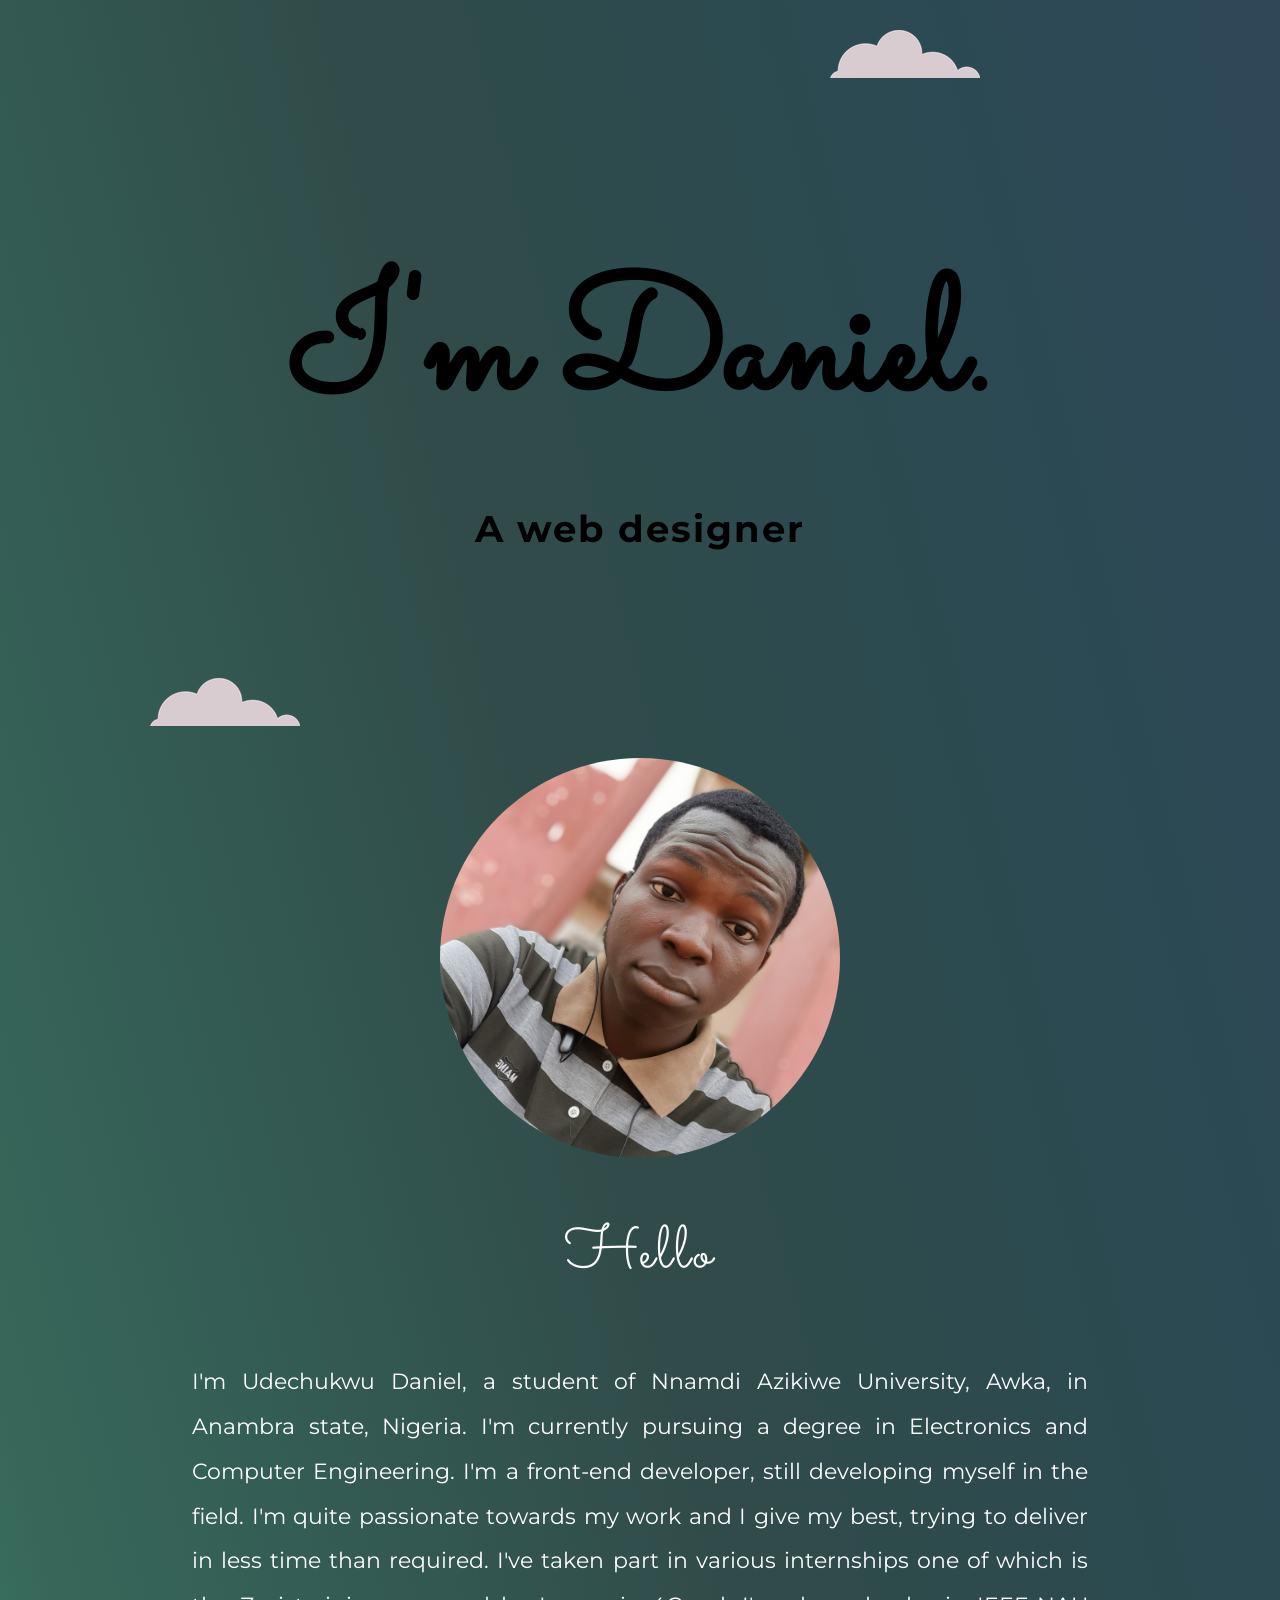
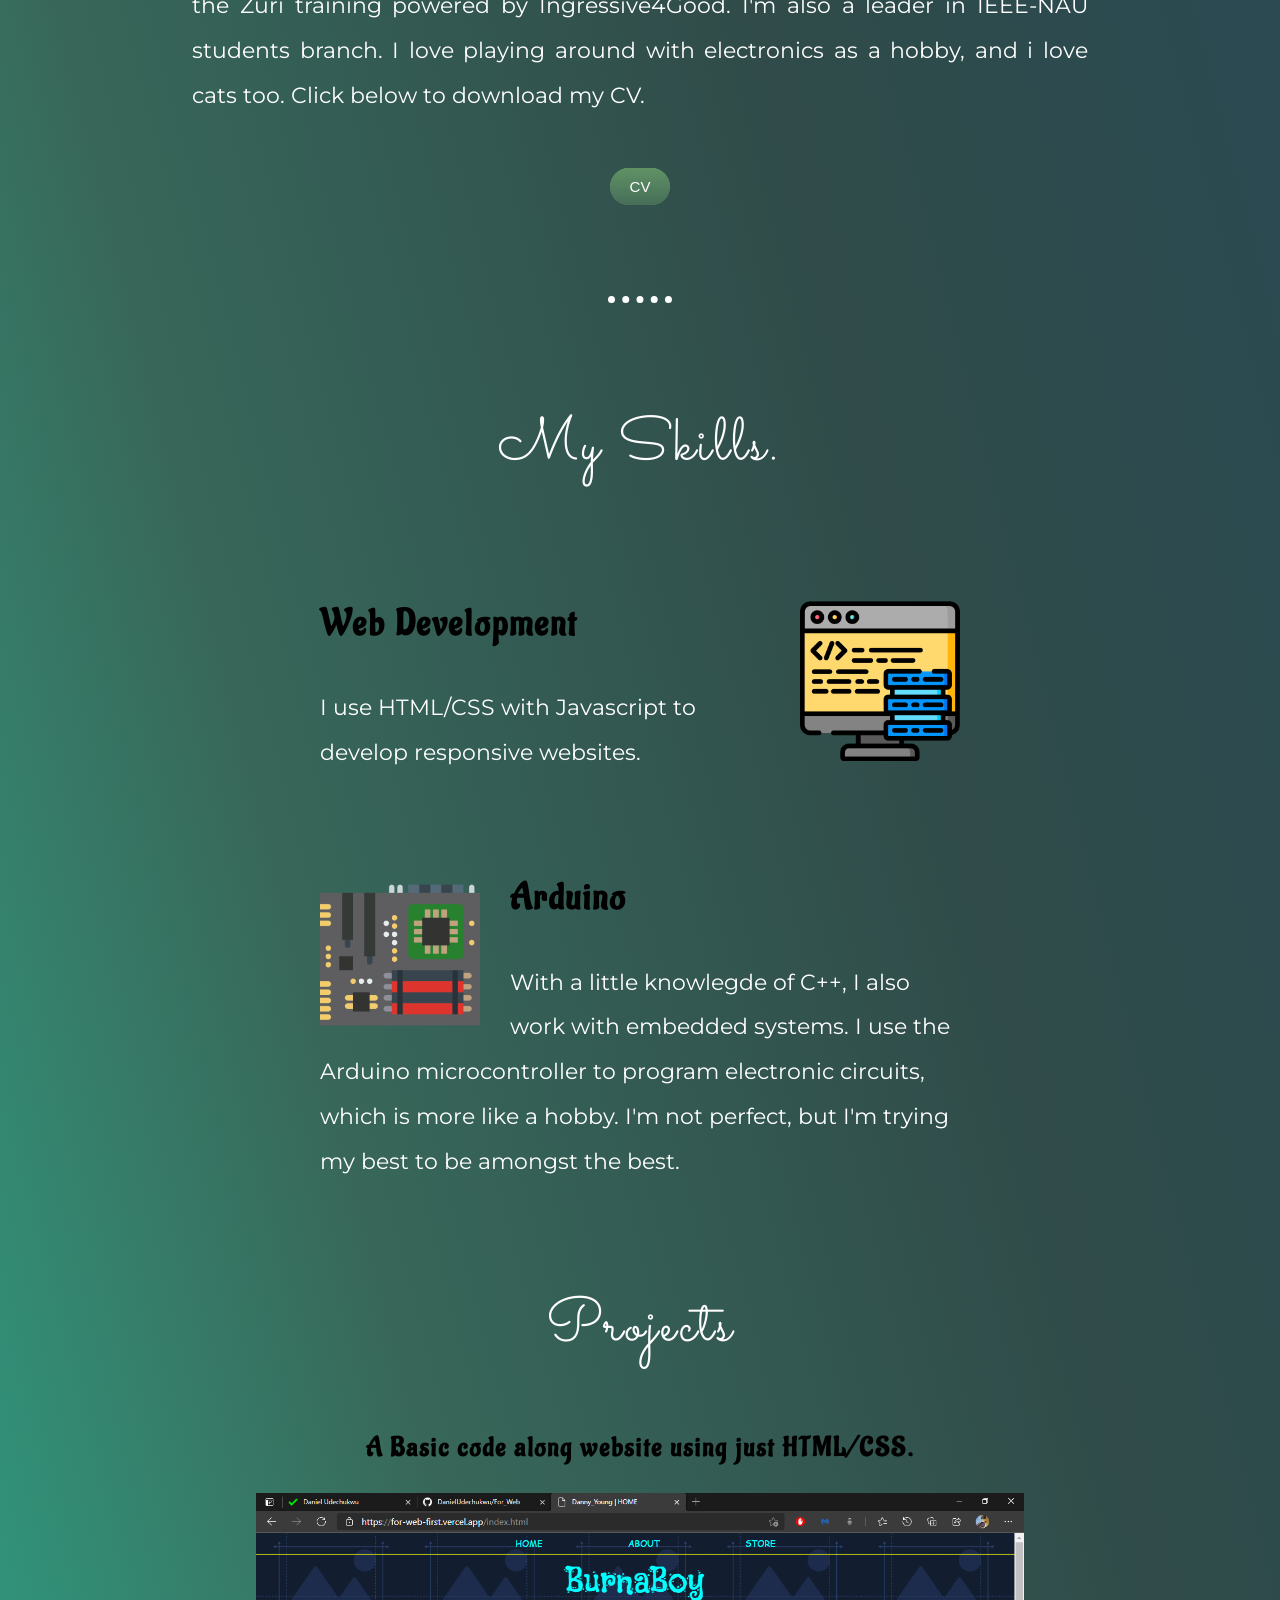
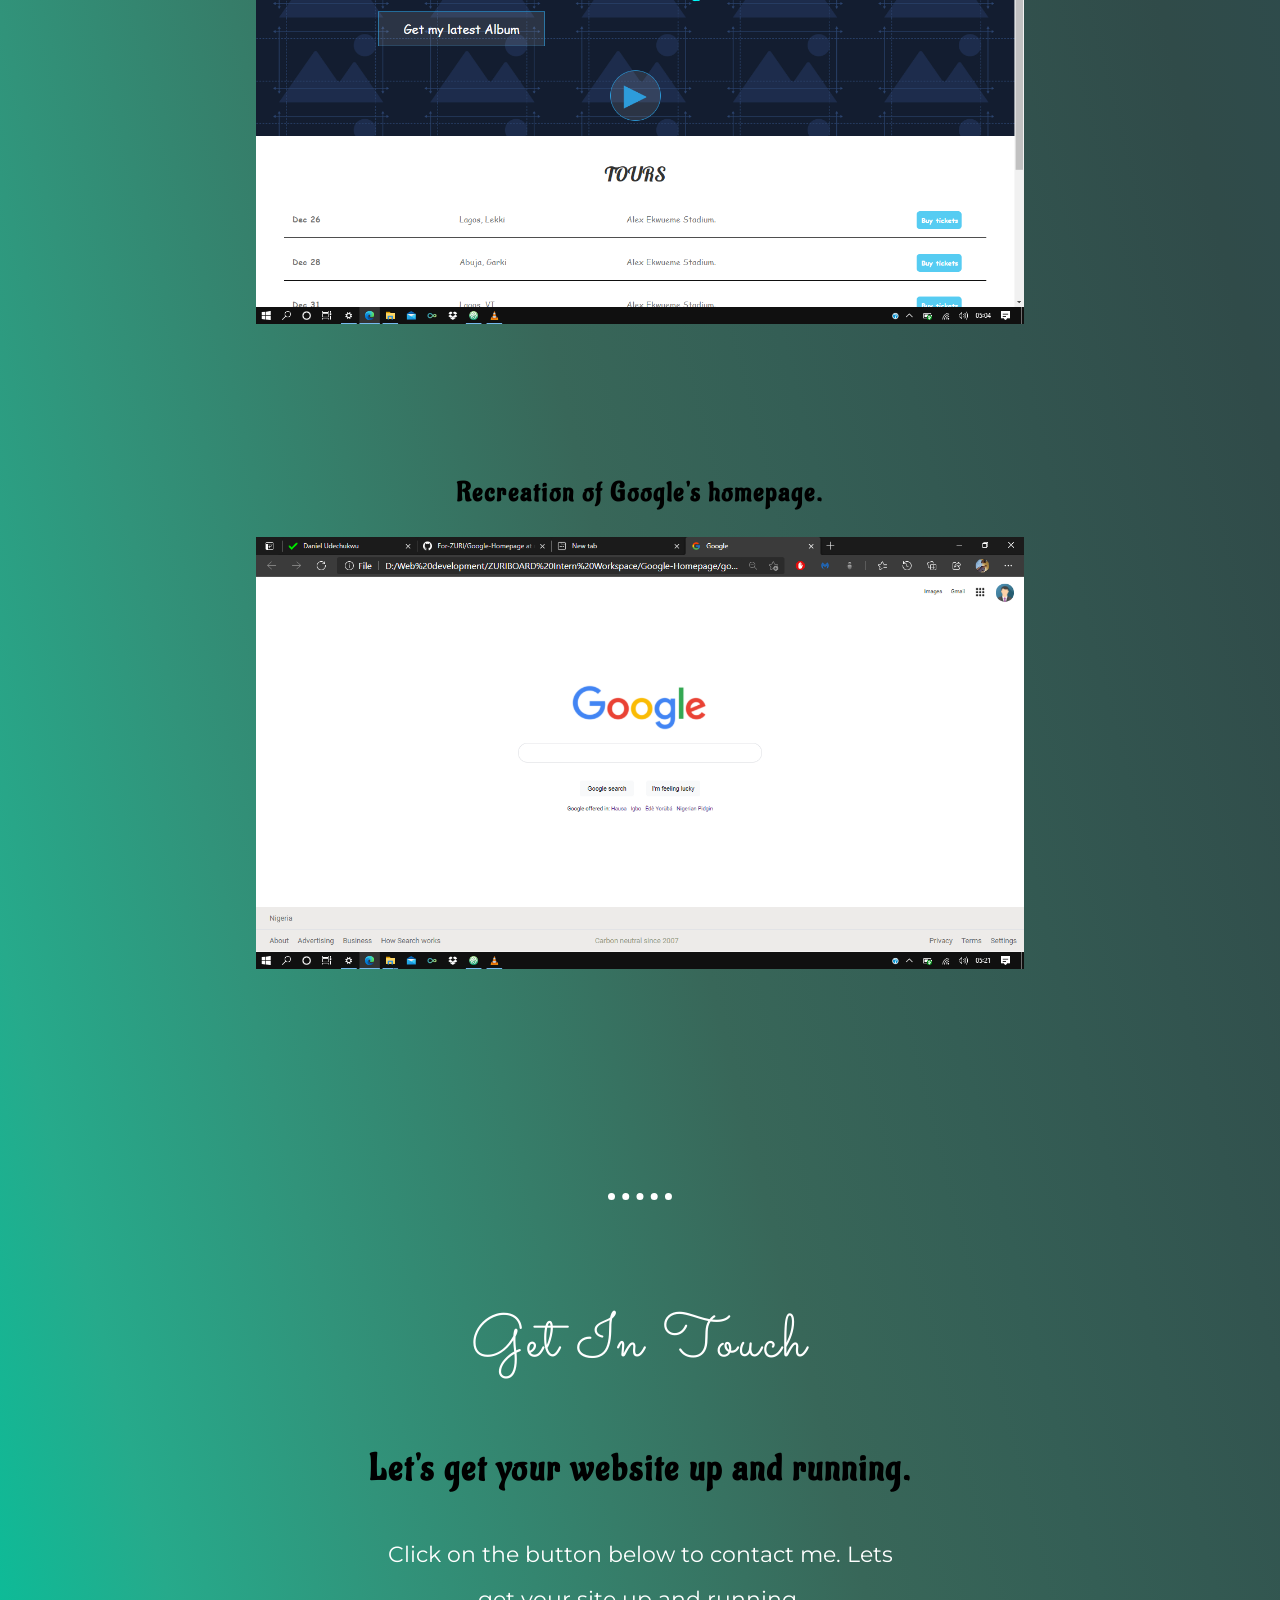
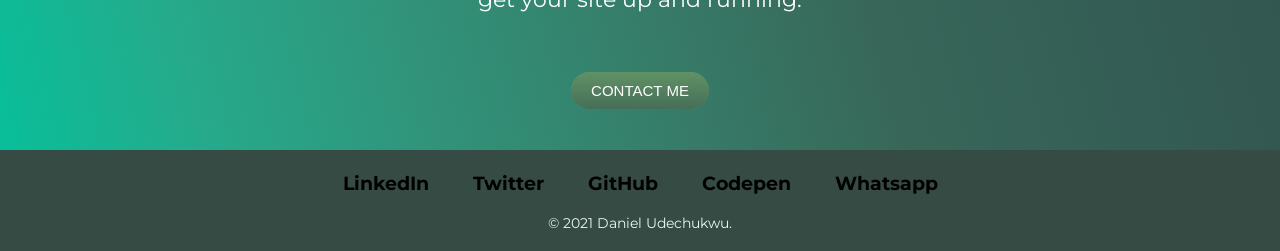
==== HTML/index.html @ 8db619ba "Add files via upload" ====
<!DOCTYPE html>
<html lang="en" dir="ltr">

<head>
  <meta charset="utf-8">
  <title>Daniel Udechukwu</title>
  <link rel="stylesheet" href="CSS\style.css">
  <link rel="icon" href="favicon_io\favicon.ico">
  <!-- This is a font section -->
  <link rel="preconnect" href="https://fonts.gstatic.com">

</head>

<body>
  <div class="top-container">
    <img class="top-cloud" src="images\cloud.png" alt="Cloud">
    <h1>I'm Daniel.</h1>
    <h3 class="profession">A web designer</h3>
    <img class="bottom-cloud" src="images\cloud.png" alt="Cloud">
  </div>

  <div class="middle-container">
    <div class="profile">
      <img class="my-image" src="images/my-image.jpg" alt="Image of Daniel">
      <h2>Hello</h2>
      <p class="intro">I'm Udechukwu Daniel, a student of Nnamdi Azikiwe University, Awka, in Anambra state, Nigeria. I'm currently pursuing a degree in Electronics and Computer Engineering. I'm a front-end developer, still developing myself in the field. I'm quite passionate towards my work and I give my best, trying to deliver in less time than required. I've taken part in various internships one of which is the Zuri training powered by Ingressive4Good. I'm also a leader in IEEE-NAU students branch. I love playing around with electronics as a hobby, and i love cats too. Click below to download my CV.</p>
    </div>

    <div class="CV">
      <div class="button">
        <a class="btn" href="D:\Web development\Advanced\HTML\CV\Daniel's CV.pdf" download>CV</a>
      </div>
    </div>

    <hr>
    <div class="skills">
      <h2>My Skills.</h2>
      <div class="skill-row">
        <img class="web-dev" src="images\data.png" alt="web-dev">
        <h3>Web Development</h3>
        <p>I use HTML/CSS with Javascript to develop responsive websites.</p>
      </div>
      <!-- <div class="skill-row">
        <img class="cpp" src="images\c-logo.png" alt="C++ icon">
        <h3>C++</h3>
        <p>I am also a </p>
      </div> -->
      <div class="skill-row">
        <img class="Arduino" src="images\motherboard.png" alt="Arduino microcontroller">
        <h3>Arduino</h3>
        <p>With a little knowlegde of C++, I also work with embedded systems. I use the Arduino microcontroller to program electronic circuits, which is more like a hobby. I'm not perfect, but I'm trying my best to be amongst the best.</p>
      </div>

      <div class="projects">
        <h2>Projects</h2>
        <div class="">
          <h3>A Basic code along website using just HTML/CSS.</h3>
          <img class="project-image" src="images\Screenshot (4).png" alt="">
        </div>

        <div class="">
          <h3>Recreation of Google's homepage.</h3>
          <img class="project-image" src="images\Screenshot (5).png" alt="">
        </div>
      </div>

    </div>
    <hr>

    <div class="contact-me">
      <h2>Get In Touch</h2>
      <h3>Let's get your website up and running.</h3>
      <p class="contact-message">Click on the button below to contact me. Lets get your site up and running.</p>
      <div class="button">
        <a class="btn" href="mailto:danieludechukwu117@gmail.com">CONTACT ME</a>
      </div>
    </div>
  </div>


  <div class="bottom-container">
    <a class="footer-link" href="https://www.linkedin.com/in/udechukwudc/">LinkedIn</a>
    <a class="footer-link" href="https://twitter.com/ChumaUdechukwu">Twitter</a>
    <a class="footer-link" href="https://github.com/DanielUdechukwu">GitHub</a>
    <a class="footer-link" href="https://codepen.io/Danny_Young">Codepen</a>
    <a class="footer-link" href="https://wa.me/2348148223650">Whatsapp</a>
    <p>© 2021 Daniel Udechukwu.</p>
  </div>

</body>

</html>


<!--
16px = 1em = 100%
To convert px to %, Value of px / 16px * 100
To convert px to em, Value of px / 16px.
rem = Root em{ Ignoring all parent settings, which is also the same size as em}
 -->
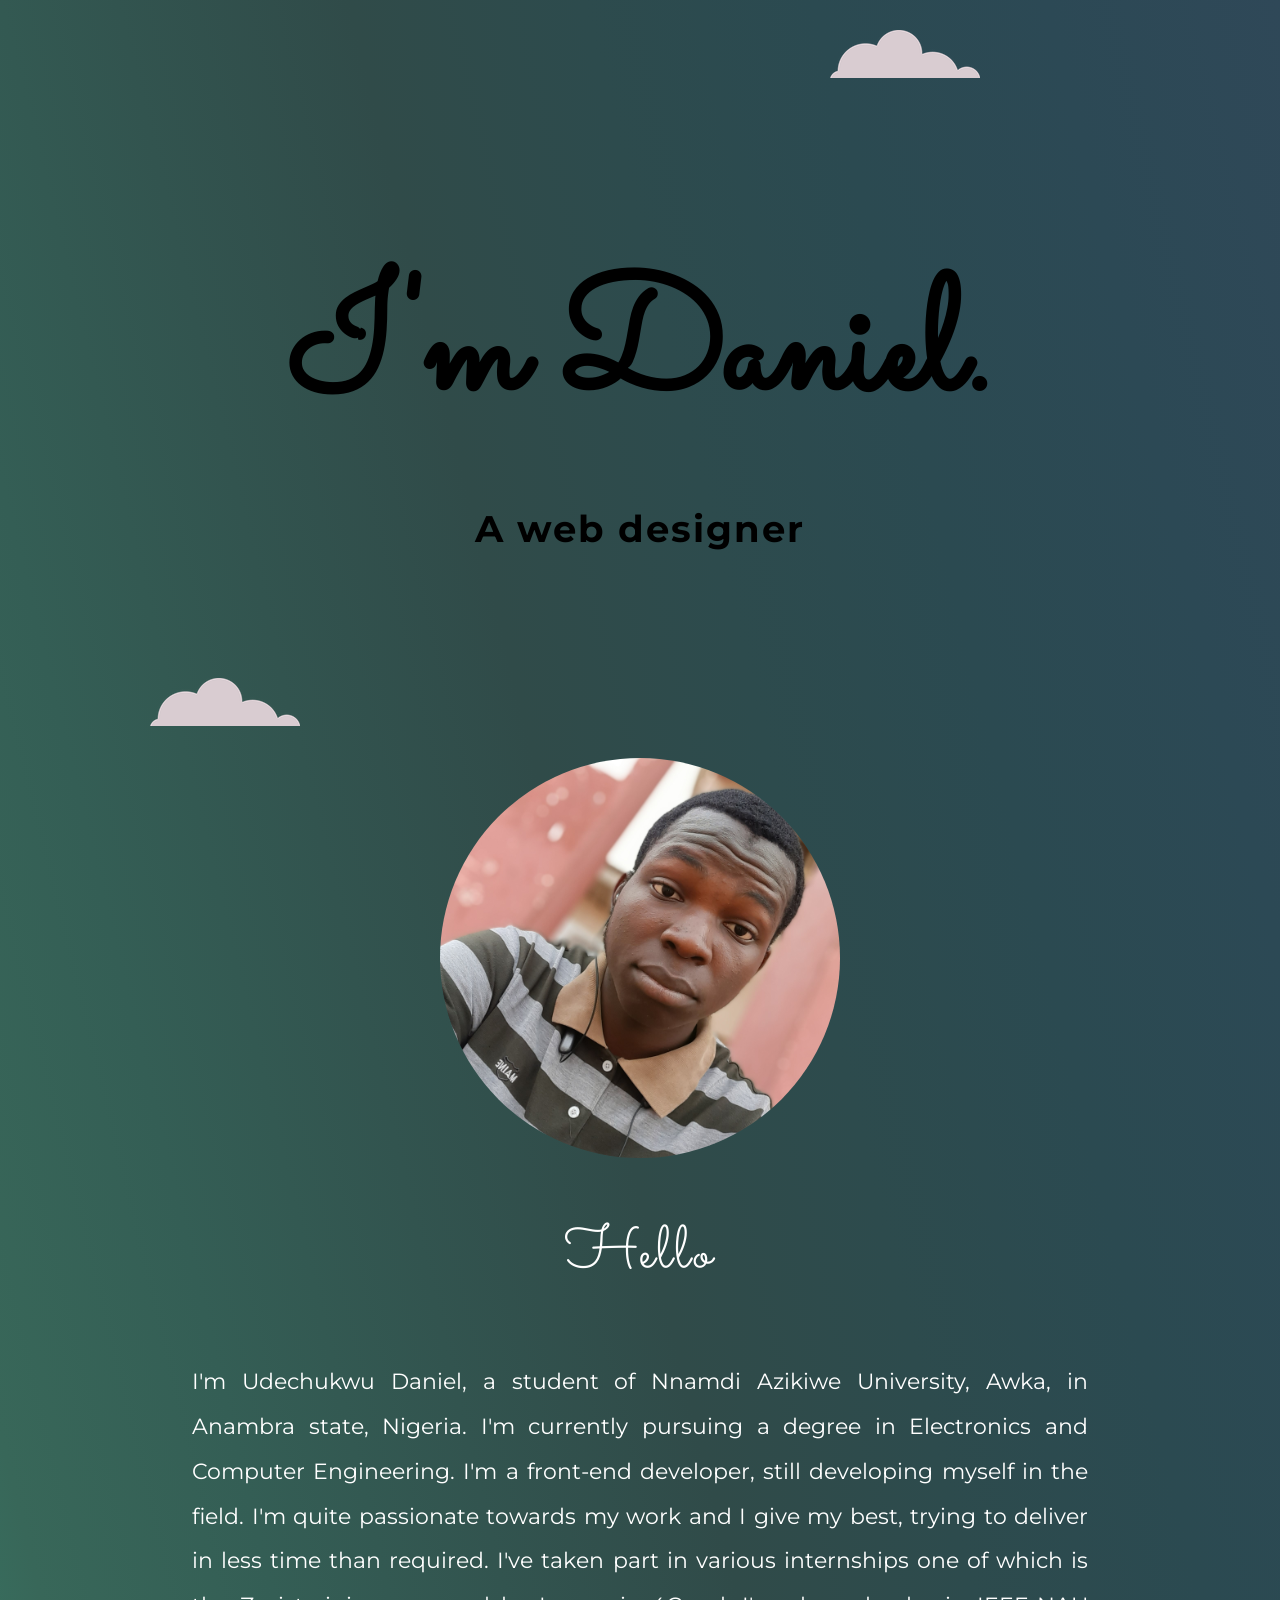
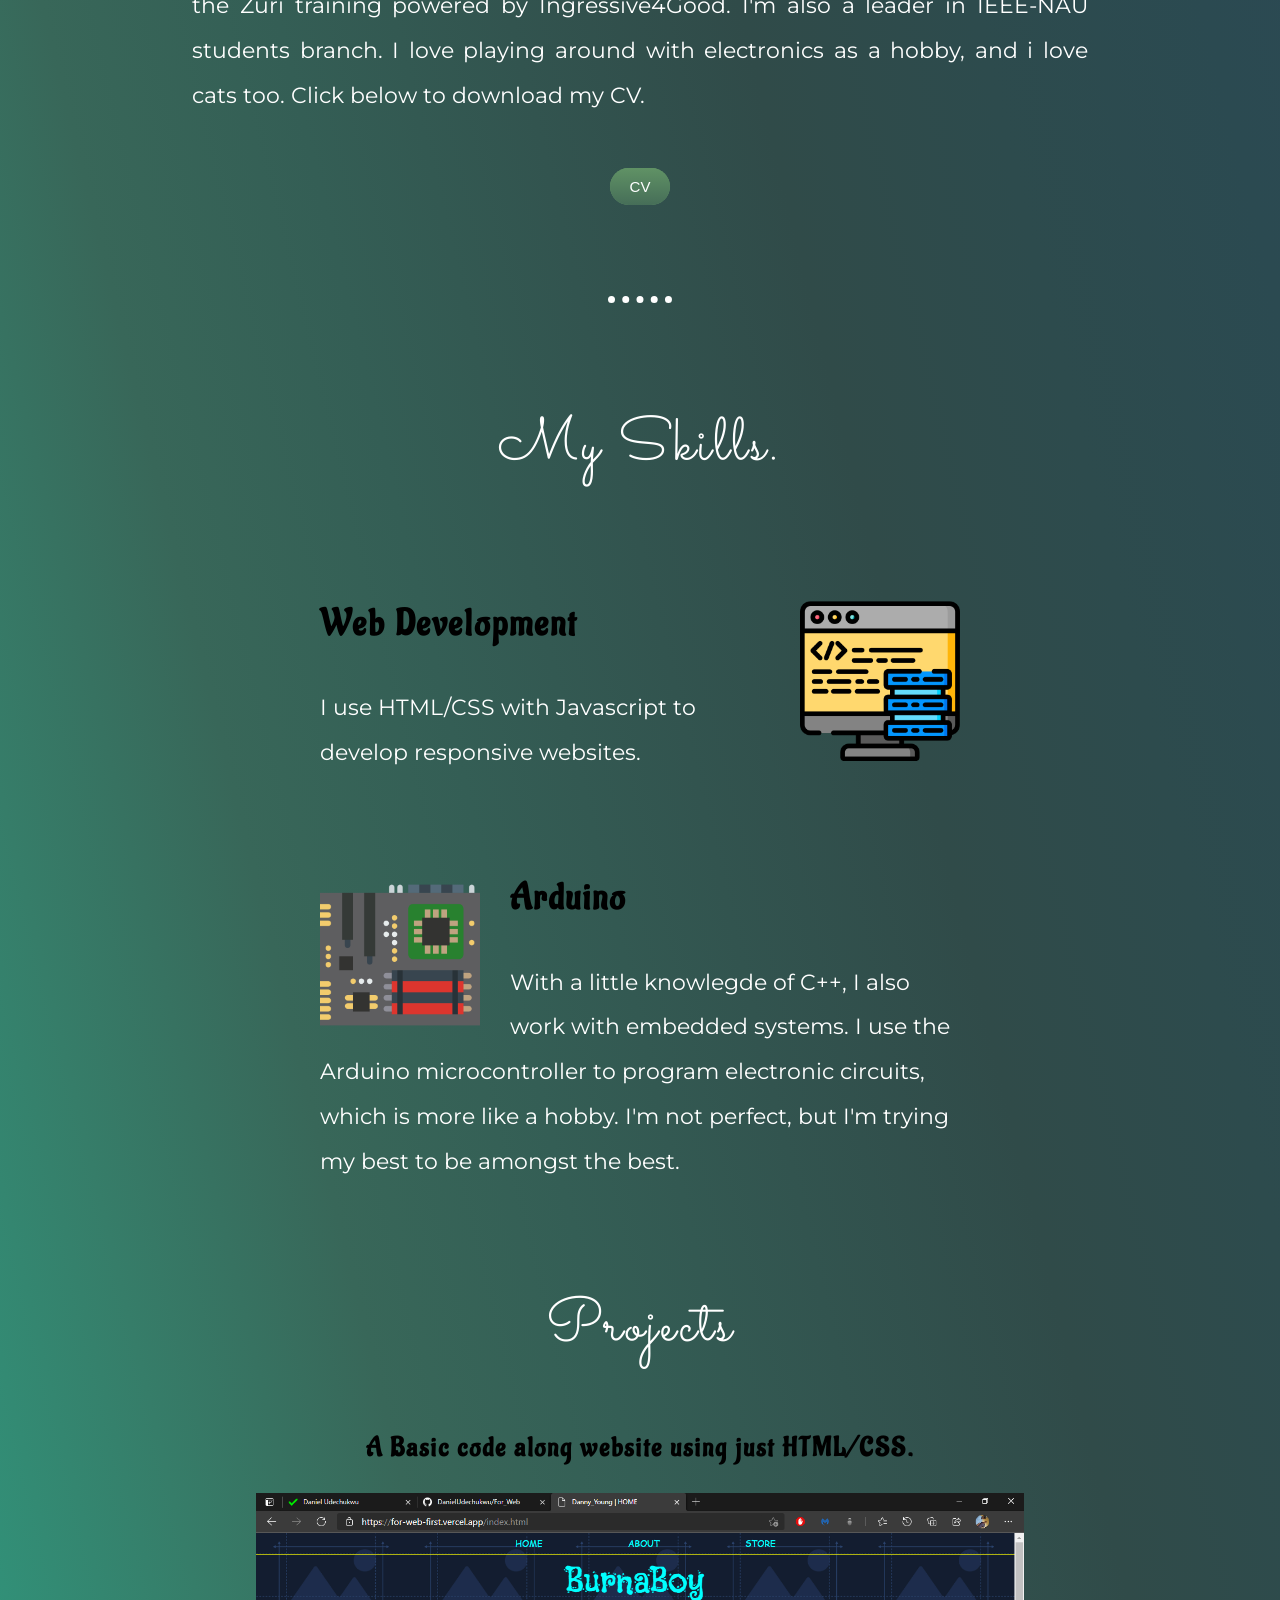
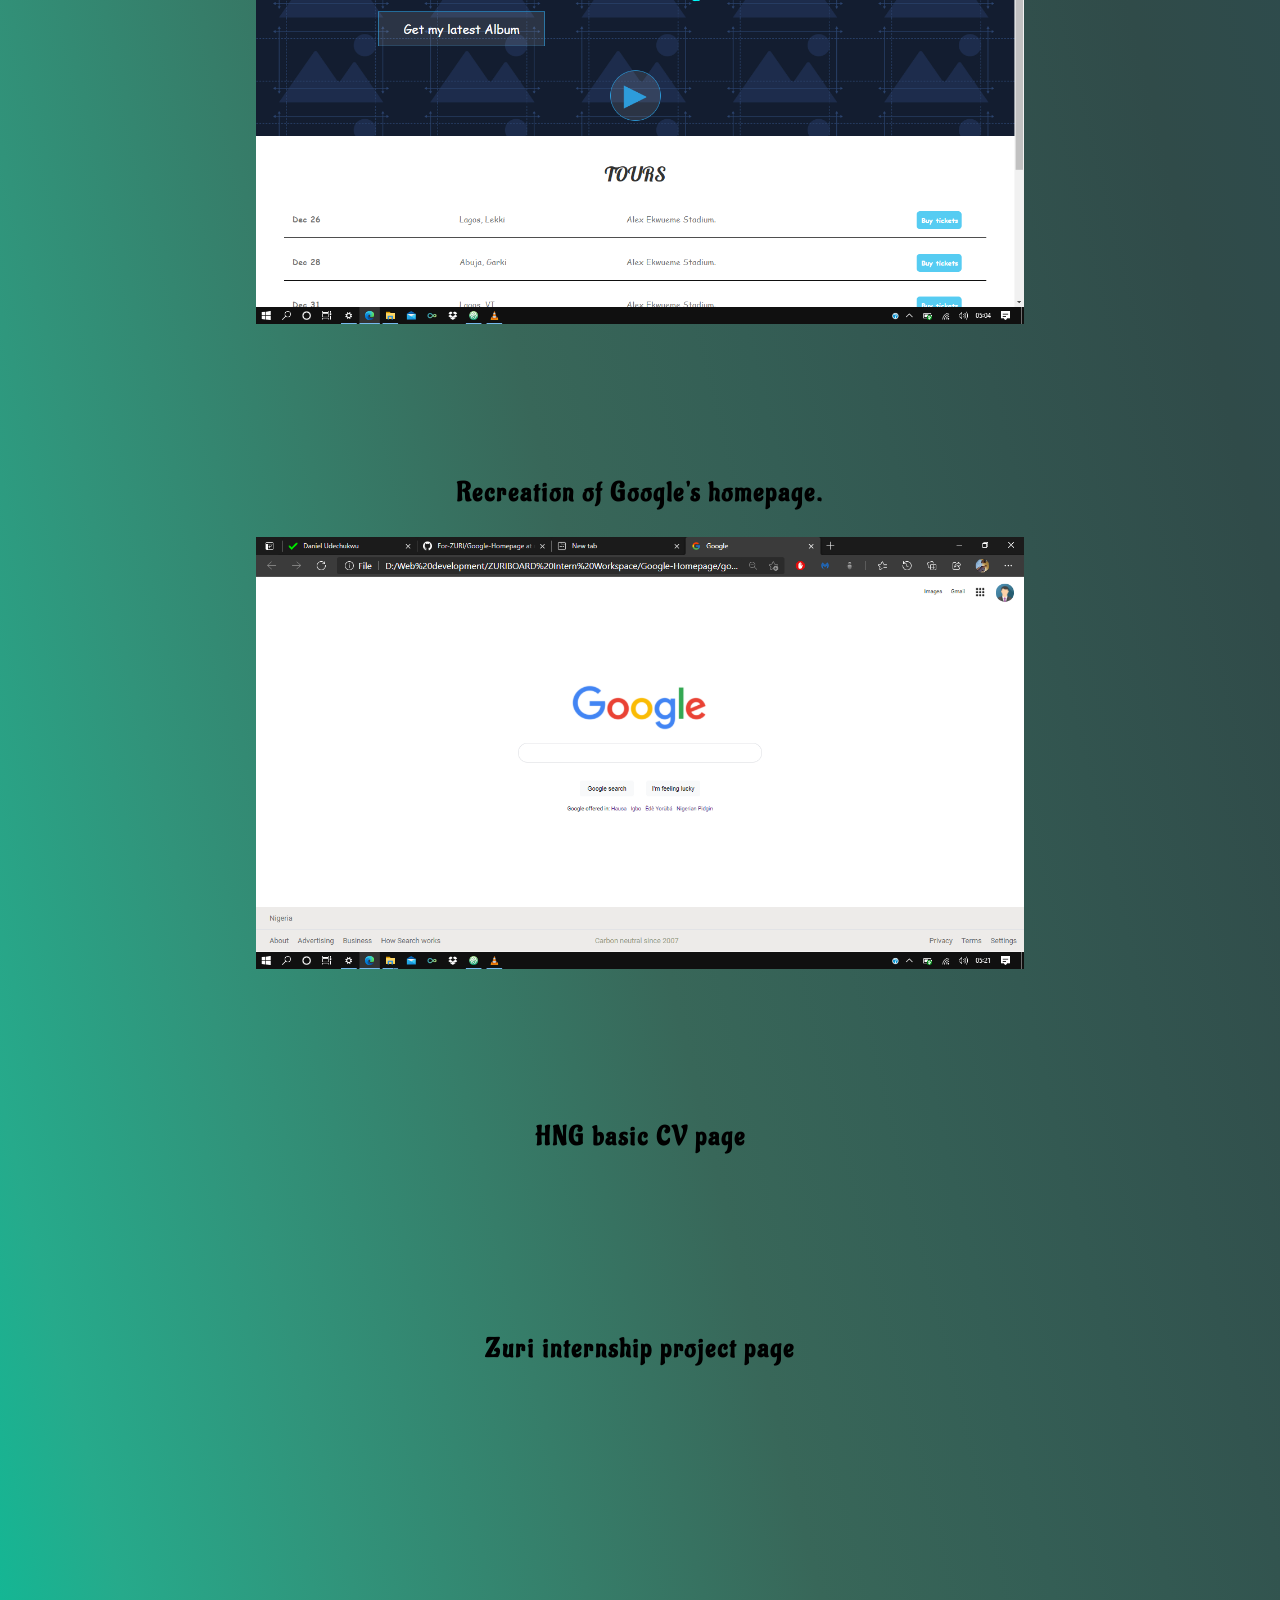
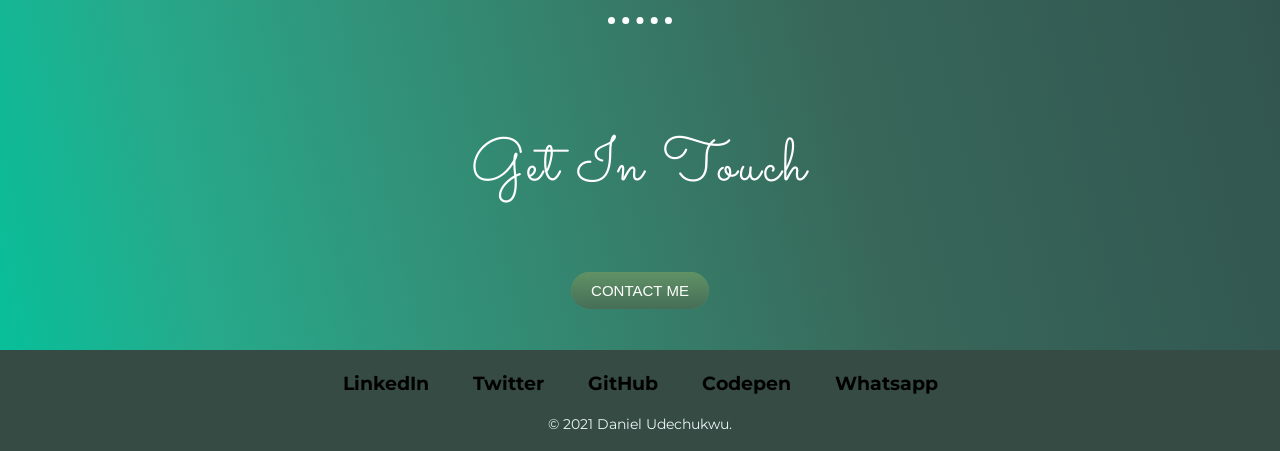
==== commit 99dd1a57: "Update index.html" ====
--- a/HTML/index.html
+++ b/HTML/index.html
@@ -28,7 +28,7 @@
 
     <div class="CV">
       <div class="button">
-        <a class="btn" href="D:\Web development\Advanced\HTML\CV\Daniel's CV.pdf" download>CV</a>
+        <a class="btn" href=".\CV\Daniel's CV.pdf" download>CV</a>
       </div>
     </div>
 
@@ -40,19 +40,16 @@
         <h3>Web Development</h3>
         <p>I use HTML/CSS with Javascript to develop responsive websites.</p>
       </div>
-      <!-- <div class="skill-row">
-        <img class="cpp" src="images\c-logo.png" alt="C++ icon">
-        <h3>C++</h3>
-        <p>I am also a </p>
-      </div> -->
+
       <div class="skill-row">
         <img class="Arduino" src="images\motherboard.png" alt="Arduino microcontroller">
         <h3>Arduino</h3>
         <p>With a little knowlegde of C++, I also work with embedded systems. I use the Arduino microcontroller to program electronic circuits, which is more like a hobby. I'm not perfect, but I'm trying my best to be amongst the best.</p>
       </div>
 
+      <h2>Projects</h2>
       <div class="projects">
-        <h2>Projects</h2>
+        <!-- <h2>Projects</h2> -->
         <div class="">
           <h3>A Basic code along website using just HTML/CSS.</h3>
           <img class="project-image" src="images\Screenshot (4).png" alt="">
@@ -64,13 +61,26 @@
         </div>
       </div>
 
+      <div class="projects">
+        <!-- <h2>Projects</h2> -->
+        <div class="">
+          <h3>HNG basic CV page</h3>
+          <img class="project-image" src="./images/project 3.png" alt="">
+        </div>
+
+        <div class="">
+          <h3>Zuri internship project page</h3>
+          <img class="project-image" src="./images/project 4.png" alt="">
+        </div>
+      </div>
+
     </div>
     <hr>
 
     <div class="contact-me">
       <h2>Get In Touch</h2>
-      <h3>Let's get your website up and running.</h3>
-      <p class="contact-message">Click on the button below to contact me. Lets get your site up and running.</p>
+      <!-- <h3>Let's get your website up and running.</h3>
+      <p class="contact-message">Click on the button below to contact me. Lets get your site up and running.</p> -->
       <div class="button">
         <a class="btn" href="mailto:danieludechukwu117@gmail.com">CONTACT ME</a>
       </div>
